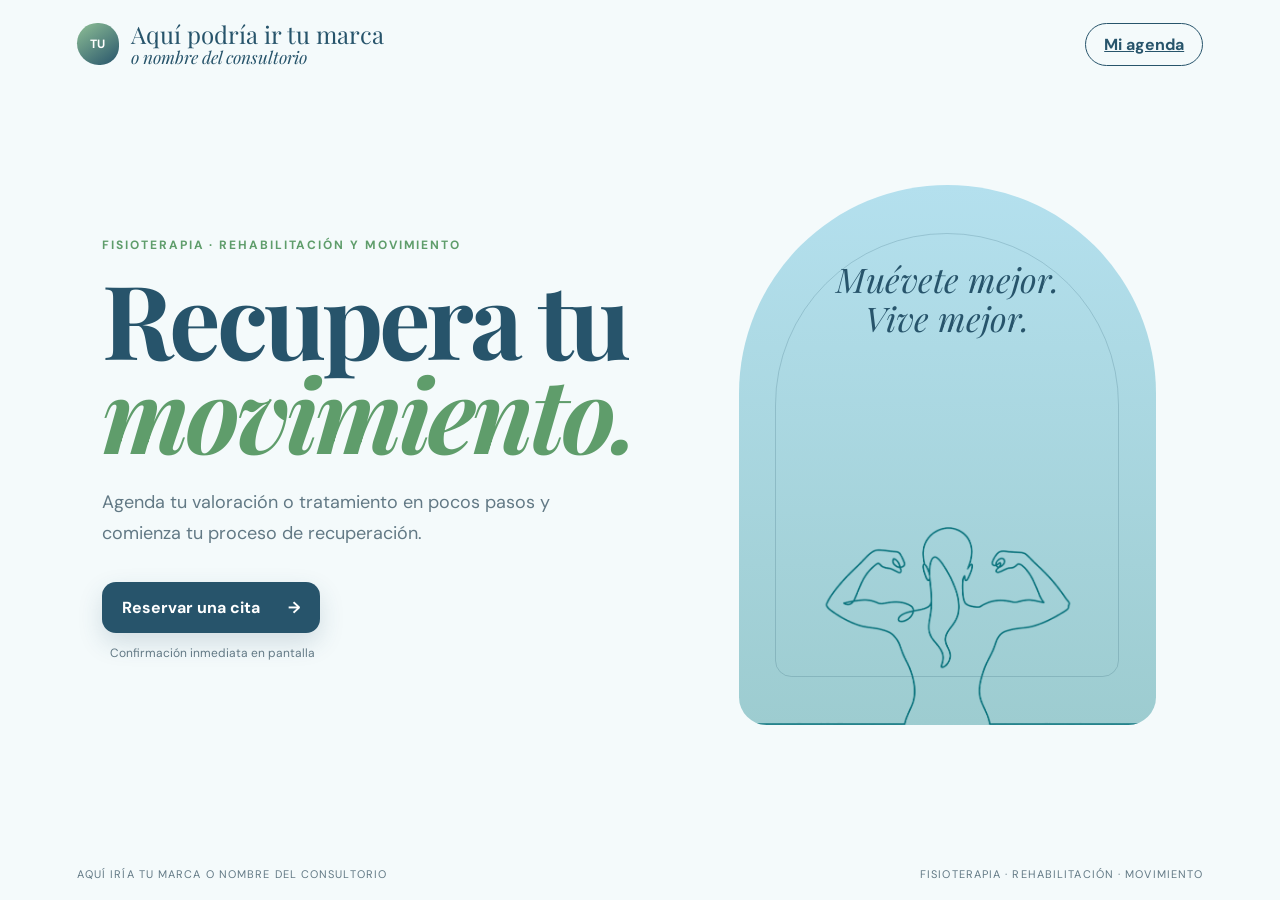
==== index.html @ fcd3867f "Crear demo de agenda para fisioterapia" ====
<!doctype html><html lang="es"><head><meta charset="utf-8"><meta name="viewport" content="width=device-width,initial-scale=1"><meta name="theme-color" content="#27546b"><title>Agenda para fisioterapia · Aquí podría ir tu nombre</title><link rel="preconnect" href="https://fonts.googleapis.com"><link rel="preconnect" href="https://fonts.gstatic.com" crossorigin><link href="https://fonts.googleapis.com/css2?family=DM+Sans:wght@400;500;600;700&family=Playfair+Display:ital,wght@0,600;1,600&display=swap" rel="stylesheet"><link rel="stylesheet" href="css/styles.css?v=fisio2"><script src="js/cloud-config.js?v=secure1"></script><script src="js/cloud-sync.js?v=secure1"></script></head>
<body><header class="site-header" id="publicHeader"><a class="brand" href="#inicio"><span class="brand-mark">TU</span><span>Aquí podría ir tu marca <em>o nombre del consultorio</em></span></a><a class="admin-link" id="adminBtn" href="#mi-agenda">Mi agenda</a></header><main>
<section class="hero" id="inicio"><div class="hero-copy"><p class="eyebrow">Fisioterapia · Rehabilitación y movimiento</p><h1>Recupera tu<br><em>movimiento.</em></h1><p class="hero-text">Agenda tu valoración o tratamiento en pocos pasos y comienza tu proceso de recuperación.</p><button class="primary-btn" id="startBookingBtn">Reservar una cita <span>→</span></button><p class="microcopy">Confirmación inmediata en pantalla</p></div><div class="hero-art" aria-hidden="true"><span class="polish polish-one"></span><span class="polish polish-two"></span><span class="sparkle">✦</span><p>Muévete mejor.<br>Vive mejor.</p></div></section>
<section class="booking view" id="bookingView" hidden><button class="text-btn" data-go-home>← Volver al inicio</button><div class="section-heading"><p class="eyebrow">Reserva en línea</p><h2>Agenda tu cita</h2><p>Elige el servicio, la fecha y el horario que prefieras.</p></div><div class="booking-layout"><div class="booking-main">
<section class="step-card" id="serviceStep"><div class="step-title"><span>1</span><div><h3>Elige tus servicios</h3><p>Puedes agregar una valoración y uno o varios tratamientos.</p></div></div><div class="service-grid" id="serviceGrid"></div><div class="selected-services" id="selectedServices" hidden><div class="selected-services-head"><strong>Servicios agregados</strong><small>Puedes quitar cualquiera si te equivocaste.</small></div><div id="selectedServiceList"></div></div></section>
<section class="step-card is-locked" id="dateStep"><div class="step-title"><span>2</span><div><h3>Fecha y hora</h3><p>Consulta los espacios disponibles.</p></div></div><div class="calendar-header"><button class="icon-btn" id="prevMonth" aria-label="Mes anterior">←</button><strong id="monthLabel"></strong><button class="icon-btn" id="nextMonth" aria-label="Mes siguiente">→</button></div><div class="weekdays"><span>L</span><span>M</span><span>M</span><span>J</span><span>V</span><span>S</span><span>D</span></div><div class="calendar" id="calendar"></div><div class="times-wrap" id="timesWrap" hidden><p class="times-title" id="selectedDateLabel"></p><div class="time-grid" id="timeGrid"></div></div></section>
<section class="step-card is-locked" id="detailsStep"><div class="step-title"><span>3</span><div><h3>Tus datos</h3><p>Los usaremos únicamente para gestionar tu cita.</p></div></div><form id="bookingForm" novalidate><div class="form-row"><label>Nombre completo<input id="clientName" autocomplete="name" required placeholder="Tu nombre"></label><label>WhatsApp<input id="clientPhone" type="tel" autocomplete="tel" inputmode="tel" required placeholder="10 dígitos"></label></div><label>Notas <span class="optional">(opcional)</span><textarea id="clientNotes" rows="3" placeholder="Cuéntanos brevemente el motivo de consulta, molestias o indicaciones médicas"></textarea></label><label class="check"><input id="policyCheck" type="checkbox" required><span>Acepto las <button class="inline-btn" id="showPoliciesBtn" type="button">políticas de cancelación</button>.</span></label><p class="form-error" id="formError"></p><button class="primary-btn full" type="submit">Confirmar cita <span>→</span></button></form></section></div>
<aside class="summary-card"><p class="eyebrow">Tu cita</p><div id="liveSummary" class="empty-summary">Selecciona un servicio para comenzar.</div></aside></div></section>
<section class="confirmation view" id="confirmationView" hidden><div class="success-mark">✓</div><p class="eyebrow">Reserva guardada</p><h2>¡Gracias por tu cita!</h2><p>Tu espacio quedó reservado. Puedes consultar nuestra ubicación desde el botón de abajo.</p><div class="confirmation-card" id="confirmationSummary"></div><button class="location-btn" id="openLocationBtn">Consultar ubicación</button><button class="text-btn centered" data-go-home>Volver al inicio</button></section>
<section class="admin view" id="adminView" hidden><div class="admin-head"><div><p class="eyebrow">Administración</p><h2>Agenda de tu negocio</h2><p>Consulta, edita o cancela tus próximas citas.</p></div><button class="text-btn" data-go-home>Cerrar agenda</button></div><div class="admin-toolbar"><label>Ver citas del día<input id="adminDate" type="date"></label><button class="secondary-btn" id="todayBtn">Hoy</button><button class="secondary-btn" id="paymentBtn">Enviar datos bancarios</button></div><div class="appointment-list" id="appointmentList"></div></section>
<section class="agenda-embedded view" id="agendaView" hidden></section>
</main><footer><span>Aquí iría tu marca o nombre del consultorio</span><span>Fisioterapia · Rehabilitación · Movimiento</span></footer>
<dialog id="policiesDialog"><button class="dialog-close" data-close-dialog>×</button><p class="eyebrow">Antes de reservar</p><h3>Políticas de cancelación</h3><ul><li>Para cancelar o reagendar, avísanos con al menos 48 horas de anticipación.</li><li>Después de 10 minutos de retraso, la cita será cancelada y el anticipo no será reembolsable.</li><li>Los anticipos no son reembolsables; avisando con al menos 48 horas de anticipación, pueden conservarse para una nueva fecha.</li><li>Una cita puede reagendarse un máximo de dos veces.</li></ul><button class="primary-btn full" data-close-dialog>Entendido</button></dialog>
<dialog id="adminAccessDialog"><button class="dialog-close" data-close-dialog>×</button><p class="eyebrow">Acceso privado</p><h3>Entrar a Mi agenda</h3><p class="dialog-copy">Escribe la clave administrativa para consultar y modificar las citas.</p><form id="adminAccessForm"><label>Clave de acceso<input id="adminAccessKey" type="password" required autocomplete="current-password" placeholder="Clave administrativa"></label><p class="form-error" id="adminAccessError"></p><button class="primary-btn full" type="submit">Entrar a Mi agenda</button></form></dialog><dialog id="appointmentDialog"><button class="dialog-close" data-close-dialog>×</button><p class="eyebrow">Editar cita</p><h3>Datos de la reservación</h3><form id="editForm"><input id="editId" type="hidden"><label>Nombre<input id="editName" required></label><label>WhatsApp<input id="editPhone" type="tel" required></label><label>Servicio<select id="editService"></select></label><div class="form-row"><label>Fecha<input id="editDate" type="date" required></label><label>Hora<select id="editTime"></select></label></div><label>Notas<textarea id="editNotes" rows="3"></textarea></label><div class="dialog-actions"><button class="danger-btn" id="cancelAppointmentBtn" type="button">Cancelar cita</button><button class="primary-btn" type="submit">Guardar cambios</button></div></form></dialog>
<dialog id="paymentDialog"><button class="dialog-close" data-close-dialog>×</button><p class="eyebrow">Transferencia</p><h3>Enviar datos bancarios</h3><p class="dialog-copy">Escribe el WhatsApp de la clienta. Los datos solo se enviarán cuando tú lo decidas.</p><form id="paymentForm"><label>Número de WhatsApp<input id="paymentPhone" type="tel" required placeholder="10 dígitos"></label><button class="whatsapp-btn full" type="submit">Enviar por WhatsApp</button></form></dialog><div class="toast" id="toast"></div>
<template id="agendaTemplate"><link rel="stylesheet" href="agenda/css/styles.css"><link rel="stylesheet" href="agenda/css/brand.css"><link rel="stylesheet" href="agenda/css/finance.css"><link rel="stylesheet" href="agenda/css/messages.css"><link rel="stylesheet" href="agenda/css/summary.css"><link rel="stylesheet" href="agenda/css/backup.css"><header class="topbar"><button class="brand embedded-back" type="button" aria-label="Volver al sitio de reservaciones"><span class="brand-logo-wrap brand-placeholder" aria-hidden="true">LOGO</span><span class="brand-name"><small>Aquí podría ir tu logotipo</small>Aquí podría ir tu nombre</span></button><div class="topbar-status"><button class="back-site-link embedded-back" type="button">Ver sitio</button><p class="private-label"><span></span> Modo demostración</p></div></header><main class="app-shell"><section class="welcome"><div><p class="eyebrow" id="todayText"></p><h1>Hola, bienvenida.</h1><p>Aquí tienes todo lo que necesitas para organizar tu día.</p></div><button class="primary-btn" id="newAppointmentBtn"><span>＋</span> Nueva cita</button></section><section class="stats" aria-label="Resumen del día"><article><span class="stat-icon blush">♡</span><div><strong id="appointmentCount">0</strong><p>Citas del día</p></div></article><article><span class="stat-icon sand">◷</span><div><strong id="nextTime">—</strong><p>Próxima cita</p></div></article><article><span class="stat-icon green">$</span><div><strong id="dayIncome">$0</strong><p>Ingresos estimados</p></div></article></section><section class="agenda-card"><div class="agenda-head"><div><p class="eyebrow">Mi agenda</p><h2 id="dateTitle"></h2></div><div class="date-controls"><button class="icon-btn" id="previousDay" aria-label="Día anterior">←</button><button class="today-btn" id="todayBtn">Hoy</button><button class="icon-btn" id="nextDay" aria-label="Día siguiente">→</button><input id="datePicker" type="date" aria-label="Elegir fecha"></div></div><div class="appointment-list" id="appointmentList"></div></section><section class="quick-actions"><button id="summaryBtn"><span>▦</span><div><strong>Ver resumen</strong><small>Consulta citas, ingresos, anticipos y saldos</small></div></button><button id="paymentBtn"><span>↗</span><div><strong>Enviar datos bancarios</strong><small>Aquí podrían ir tus datos bancarios</small></div></button><button id="policiesBtn"><span>i</span><div><strong>Ver políticas</strong><small>Consulta el texto que se envía con cada confirmación</small></div></button><button id="backupBtn"><span>↓</span><div><strong>Respaldo de citas</strong><small>Descarga o recupera la información de la agenda</small></div></button></section></main><dialog id="appointmentDialog"><button class="dialog-close" data-close-dialog aria-label="Cerrar">×</button><p class="eyebrow" id="formEyebrow">Nueva cita</p><h2 id="formTitle">Agendar cita</h2><form id="appointmentForm" novalidate><input id="appointmentId" type="hidden"><div class="form-row"><label>Nombre de la clienta<input id="clientName" required autocomplete="name" placeholder="Nombre completo"></label><label>WhatsApp<input id="clientPhone" type="tel" required inputmode="tel" autocomplete="tel" placeholder="10 dígitos"></label></div><label>Área<select id="areaSelect" required><option value="hands">Manos</option><option value="feet">Pies</option><option value="both">Manos y pies</option></select></label><div class="service-builder"><div class="service-builder-head"><b>Servicios de la cita</b><button class="secondary-btn" id="addServiceBtn" type="button">＋ Agregar servicio</button></div><div id="serviceRows"></div><small>Agrega todos los servicios que necesites. Puedes quitar cualquiera antes de guardar.</small></div><div class="form-row"><label>Fecha<input id="appointmentDate" type="date" required></label><label>Hora<select id="appointmentTime" required></select></label></div><div class="form-row"><label>Precio acordado <span>(opcional)</span><input id="appointmentPrice" type="number" min="0" step="1" inputmode="decimal" placeholder="$0"></label><label>Anticipo <span>(opcional)</span><input id="appointmentDeposit" type="number" min="0" step="1" inputmode="decimal" placeholder="$0"></label></div><label>Notas <span>(opcional)</span><textarea id="appointmentNotes" rows="3" placeholder="Diseño, color o cualquier detalle"></textarea></label><p class="form-error" id="formError"></p><div class="form-actions"><button class="danger-btn" id="deleteBtn" type="button" hidden>Cancelar cita</button><button class="primary-btn" type="submit">Guardar cita</button></div></form></dialog><dialog id="paymentDialog"><button class="dialog-close" data-close-dialog aria-label="Cerrar">×</button><p class="eyebrow">Transferencia</p><h2>Enviar datos bancarios</h2><p class="dialog-copy">Aquí podrían ir tus datos bancarios. Escribe el WhatsApp de la clienta para preparar el mensaje.</p><form id="paymentForm"><label>Número de WhatsApp<input id="paymentPhone" type="tel" required inputmode="tel" placeholder="10 dígitos"></label><button class="whatsapp-btn" type="submit">Abrir WhatsApp</button></form></dialog><dialog id="messageDialog"><button class="dialog-close" data-close-dialog aria-label="Cerrar">×</button><p class="eyebrow">WhatsApp</p><h2 id="messageDialogTitle">Mensaje para la clienta</h2><p class="dialog-copy">Elige el mensaje que deseas preparar.</p><div class="message-options"><button type="button" data-message-type="confirmation"><span>✓</span><div><strong>Confirmar cita</strong><small>Fecha, horario, servicio, ubicación y políticas</small></div></button><button type="button" data-message-type="reminder"><span>◷</span><div><strong>Enviar recordatorio</strong><small>Un mensaje breve con los datos de la cita</small></div></button><button type="button" data-message-type="cancellation"><span>×</span><div><strong>Avisar cancelación</strong><small>Notifica la cancelación e invita a reagendar</small></div></button></div></dialog><dialog id="summaryDialog" class="summary-dialog"><button class="dialog-close" data-close-dialog aria-label="Cerrar">×</button><p class="eyebrow">Actividad</p><h2>Resumen de la agenda</h2><div class="summary-tabs" role="group" aria-label="Periodo del resumen"><button type="button" class="active" data-summary-period="week">Esta semana</button><button type="button" data-summary-period="month">Este mes</button></div><p class="summary-range" id="summaryRange"></p><div class="summary-metrics"><article><small>Citas</small><strong id="summaryAppointments">0</strong></article><article><small>Ingresos</small><strong id="summaryIncome">$0</strong></article><article><small>Anticipos</small><strong id="summaryDeposits">$0</strong></article><article><small>Saldo pendiente</small><strong id="summaryBalance">$0</strong></article></div><div class="summary-list" id="summaryList"></div></dialog><dialog id="backupDialog" class="backup-dialog"><button class="dialog-close" data-close-dialog aria-label="Cerrar">×</button><p class="eyebrow">Seguridad</p><h2>Respaldo de citas</h2><p class="dialog-copy">Guarda una copia de la agenda y úsala para recuperar las citas en este u otro dispositivo.</p><div class="backup-count"><span>♡</span><div><strong id="backupAppointmentCount">0 citas guardadas</strong><small>El archivo incluye servicios, importes, anticipos y notas.</small></div></div><div class="backup-actions"><button type="button" class="primary-btn" id="exportBackupBtn">↓ Descargar respaldo</button><label class="backup-upload">↑ Restaurar respaldo<input id="importBackupInput" type="file" accept=".json,application/json"></label></div><p class="backup-note">Al restaurar, las citas del archivo se combinarán con las existentes.</p><p class="form-error" id="backupError"></p></dialog><dialog id="policiesDialog"><button class="dialog-close" data-close-dialog aria-label="Cerrar">×</button><p class="eyebrow">Aquí podría ir tu nombre</p><h2>Políticas de citas</h2><p class="dialog-copy">Buscamos cuidar el tiempo de cada clienta y brindar el mejor servicio.</p><ul><li>Para cancelar o reagendar, avísanos con al menos 48 horas de anticipación.</li><li>Después de 10 minutos de retraso, la cita será cancelada y el anticipo no será reembolsable.</li><li>Los anticipos no son reembolsables; avisando con al menos 48 horas de anticipación, pueden conservarse para una nueva fecha.</li><li>Una cita puede reagendarse un máximo de dos veces.</li></ul><button class="secondary-btn full" data-close-dialog>Entendido</button></dialog><div class="toast" id="toast" role="status"></div></template><script src="js/app.js"></script></body></html>
---- css/styles.css ----
:root{--wine:#5b2c3d;--wine2:#7a4055;--rose:#c98f99;--blush:#f5e8e8;--cream:#fbf8f3;--ink:#2f2528;--muted:#75686b;--line:#e8dcda;--white:#fff;--green:#1f8b5b;--shadow:0 18px 55px #47232f1a}*{box-sizing:border-box}html{scroll-behavior:smooth}body{margin:0;background:var(--cream);color:var(--ink);font-family:"DM Sans",sans-serif;min-height:100vh}button,input,textarea,select{font:inherit}button{cursor:pointer}button:focus-visible,input:focus-visible,textarea:focus-visible,select:focus-visible{outline:3px solid #c98f9966;outline-offset:2px}[hidden]{display:none!important}.site-header{min-height:88px;padding:14px clamp(22px,6vw,88px);display:flex;align-items:center;justify-content:space-between;gap:20px;position:relative;z-index:3}.brand{color:var(--wine);text-decoration:none;font:24px "Playfair Display",serif;display:flex;align-items:center;gap:12px}.brand>span:last-child{display:flex;flex-direction:column;line-height:1.05}.brand em{font-size:.72em;font-weight:400}.brand-mark{width:42px;height:42px;flex:0 0 42px;border-radius:50% 50% 46% 54%;display:grid;place-items:center;background:var(--wine);color:#fff;font:700 12px "DM Sans",sans-serif;letter-spacing:.04em}.admin-link,.text-btn,.inline-btn{border:0;background:none;color:var(--wine);font-weight:700}.admin-link{padding:10px 18px;border:1px solid var(--wine);border-radius:99px;white-space:nowrap}.admin-link:hover{background:var(--wine);color:#fff}
.hero{min-height:calc(100vh - 136px);padding:50px clamp(22px,8vw,120px) 80px;display:grid;grid-template-columns:1.05fr .95fr;align-items:center;gap:8vw;overflow:hidden}.eyebrow{text-transform:uppercase;letter-spacing:.16em;font-size:12px;font-weight:700;color:var(--rose);margin:0 0 18px}.hero h1,.section-heading h2,.confirmation h2,.admin h2{font-family:"Playfair Display",serif;color:var(--wine);font-size:clamp(56px,8vw,108px);line-height:.92;letter-spacing:-.04em;margin:0 0 28px}.hero h1 em{color:var(--rose)}.hero-text{font-size:18px;line-height:1.7;color:var(--muted);max-width:520px;margin-bottom:34px}.primary-btn,.secondary-btn,.whatsapp-btn,.danger-btn{border:0;border-radius:14px;padding:15px 20px;font-weight:700}.primary-btn{background:var(--wine);color:#fff;display:inline-flex;gap:28px;align-items:center;justify-content:center}.primary-btn:hover{background:var(--wine2);transform:translateY(-1px)}.full{width:100%}.microcopy{font-size:12px;color:var(--muted);margin:12px 8px}.hero-art{height:540px;max-width:510px;position:relative;display:grid;place-items:center;background:var(--blush);border-radius:240px 240px 32px 32px}.hero-art:before{content:"";position:absolute;width:82%;height:82%;border:1px solid #5b2c3d2e;border-radius:210px 210px 20px 20px}.hero-art p{font:italic 46px/1.15 "Playfair Display",serif;color:var(--wine);text-align:center;z-index:2}.polish{position:absolute;bottom:52px;width:75px;height:112px;border-radius:22px 22px 28px 28px;background:var(--wine);box-shadow:0 18px 25px #5b2c3d33}.polish:before{content:"";position:absolute;width:40px;height:50px;background:#d8b8a8;left:18px;top:-42px;border-radius:8px 8px 2px 2px}.polish-one{left:85px;transform:rotate(-11deg)}.polish-two{right:80px;background:var(--rose);transform:rotate(9deg) scale(.82)}.sparkle{position:absolute;right:50px;top:80px;color:var(--rose);font-size:38px}
.view{padding:40px clamp(20px,7vw,100px) 90px;min-height:calc(100vh - 136px)}.section-heading{max-width:720px;margin:42px 0}.section-heading h2,.confirmation h2,.admin h2{font-size:clamp(42px,6vw,70px);margin-bottom:14px}.section-heading>p:last-child,.admin-head p,.confirmation>p{color:var(--muted);line-height:1.6}.booking-layout{display:grid;grid-template-columns:minmax(0,780px) minmax(260px,360px);gap:28px;align-items:start}.booking-main{display:grid;gap:20px}.step-card,.summary-card,.confirmation-card{background:#fff;border:1px solid var(--line);border-radius:24px;padding:28px;box-shadow:var(--shadow)}.step-card.is-locked{opacity:.48;pointer-events:none}.step-title{display:flex;gap:15px;align-items:flex-start;margin-bottom:24px}.step-title>span{width:32px;height:32px;flex:0 0 32px;display:grid;place-items:center;border-radius:50%;background:var(--blush);color:var(--wine);font-weight:700}.step-title h3{margin:0 0 4px;color:var(--wine);font:25px "Playfair Display",serif}.step-title p{margin:0;color:var(--muted);font-size:13px}.service-grid{display:grid;grid-template-columns:repeat(2,1fr);gap:12px}.service-card{border:1px solid var(--line);background:var(--cream);border-radius:16px;padding:18px;text-align:left;color:var(--ink)}.service-card strong,.service-card small{display:block}.service-card small{color:var(--muted);margin-top:5px}.service-meta{display:flex;justify-content:space-between;margin-top:14px;color:var(--wine);font-weight:700;font-size:13px}.service-card.selected{border:2px solid var(--wine);background:var(--blush);padding:17px}.calendar-header{display:flex;align-items:center;justify-content:space-between;margin:10px 0 22px;color:var(--wine);text-transform:capitalize}.icon-btn{border:0;background:var(--blush);color:var(--wine);width:38px;height:38px;border-radius:50%}.weekdays,.calendar{display:grid;grid-template-columns:repeat(7,1fr);gap:6px}.weekdays{text-align:center;color:var(--muted);font-size:12px;font-weight:700;margin-bottom:6px}.day-btn{aspect-ratio:1;border:0;background:transparent;border-radius:12px;color:var(--ink)}.day-btn:not(:disabled):hover{background:var(--blush)}.day-btn.available{font-weight:700;color:var(--wine)}.day-btn.selected{background:var(--wine);color:#fff}.day-btn:disabled{color:#cfc5c6;cursor:default}.times-wrap{border-top:1px solid var(--line);margin-top:24px;padding-top:22px}.times-title{color:var(--wine);font-weight:700;text-transform:capitalize}.time-grid{display:grid;grid-template-columns:repeat(4,1fr);gap:8px}.time-btn{border:1px solid var(--line);background:var(--cream);border-radius:10px;padding:11px 5px;color:var(--wine);font-weight:600}.time-btn.selected{background:var(--wine);color:#fff}.time-empty{color:var(--muted);grid-column:1/-1}.summary-card{position:sticky;top:24px}.summary-card h4{font:24px "Playfair Display",serif;color:var(--wine);margin:0 0 20px}.summary-row{display:flex;justify-content:space-between;gap:15px;padding:13px 0;border-bottom:1px solid var(--line);font-size:14px}.summary-row span{color:var(--muted)}.summary-total{font-size:17px;font-weight:700}.empty-summary{color:var(--muted);line-height:1.6}
form{display:grid;gap:17px}label{display:grid;gap:7px;font-size:13px;font-weight:700;color:var(--wine)}input,textarea,select{width:100%;border:1px solid var(--line);border-radius:11px;padding:13px 14px;background:var(--cream);color:var(--ink)}textarea{resize:vertical}.form-row{display:grid;grid-template-columns:1fr 1fr;gap:14px}.optional{font-weight:400;color:var(--muted)}.check{grid-template-columns:auto 1fr;align-items:start;color:var(--muted);font-weight:400;line-height:1.5}.check input{width:18px;height:18px}.inline-btn{padding:0;text-decoration:underline}.form-error{color:#a13a42;font-size:13px;margin:0;min-height:18px}
.confirmation{max-width:650px;margin:auto;text-align:center;padding-top:9vh}.success-mark{margin:auto auto 20px;width:72px;height:72px;border-radius:50%;display:grid;place-items:center;background:#e2f3e9;color:var(--green);font-size:30px}.confirmation-card{margin:28px 0;text-align:left}.whatsapp-btn{background:#1e9b60;color:#fff}.centered{display:block;margin:20px auto}.admin-head{display:flex;justify-content:space-between;align-items:flex-start;gap:24px;margin:30px 0 40px}.admin-head h2{margin-top:0}.admin-toolbar{display:flex;align-items:end;gap:12px;background:#fff;border:1px solid var(--line);padding:18px;border-radius:18px;margin-bottom:22px}.admin-toolbar label{max-width:230px}.secondary-btn{background:var(--blush);color:var(--wine)}.appointment-list{display:grid;gap:12px}.appointment-item{background:#fff;border:1px solid var(--line);border-radius:18px;padding:20px;display:grid;grid-template-columns:90px 1fr auto;gap:20px;align-items:center}.appointment-time{font:23px "Playfair Display",serif;color:var(--wine)}.appointment-item h3{margin:0 0 6px;font-size:17px}.appointment-item p{margin:3px 0;color:var(--muted);font-size:13px}.status{display:inline-block;font-size:11px;text-transform:uppercase;letter-spacing:.08em;border-radius:99px;padding:5px 9px;background:#e2f3e9;color:var(--green);font-weight:700}.empty-state{background:#fff;border:1px dashed var(--line);border-radius:18px;padding:50px;text-align:center;color:var(--muted)}.danger-btn{background:#f8e1e2;color:#973943}
dialog{width:min(92vw,560px);border:0;border-radius:22px;padding:32px;color:var(--ink);box-shadow:0 35px 90px #33182147}dialog::backdrop{background:#2b1c2194;backdrop-filter:blur(3px)}dialog h3{font:30px "Playfair Display",serif;color:var(--wine);margin:0 0 20px}.dialog-close{position:absolute;right:18px;top:16px;border:0;background:var(--blush);width:34px;height:34px;border-radius:50%;font-size:22px;color:var(--wine)}dialog ul{color:var(--muted);line-height:1.6;padding-left:22px}.dialog-copy{color:var(--muted);line-height:1.6}.dialog-actions{display:flex;justify-content:space-between;gap:12px;margin-top:8px}.toast{position:fixed;bottom:22px;left:50%;transform:translate(-50%,25px);background:var(--ink);color:#fff;border-radius:99px;padding:12px 20px;font-size:13px;opacity:0;pointer-events:none;transition:.25s;z-index:20}.toast.show{opacity:1;transform:translate(-50%,0)}footer{min-height:48px;padding:15px clamp(22px,6vw,88px);display:flex;justify-content:space-between;color:var(--muted);font-size:11px;text-transform:uppercase;letter-spacing:.1em}
:root{--wine:#174a78;--wine2:#103d69;--rose:#f06f6a;--blush:#ffe1d5;--cream:#fff9f1;--ink:#253e56;--muted:#718096;--line:#eadfd8;--white:#fff;--green:#347b5d;--sand:#ffe7a3;--shadow:0 14px 38px #7d5a4612}
button:focus-visible,input:focus-visible,textarea:focus-visible,select:focus-visible{outline-color:#f06f6a66}
.brand-mark{background:linear-gradient(145deg,var(--rose),#e35e74)}
.admin-link{border-color:var(--wine);color:var(--wine)}.admin-link:hover{background:var(--wine);color:#fff}
.eyebrow,.hero h1 em{color:var(--rose)}
.primary-btn{background:var(--rose);box-shadow:0 10px 24px #f06f6a2e}.primary-btn:hover{background:#df5c58}
.hero-art{background:var(--blush)}.hero-art:before{border-color:#174a782e}.polish{background:var(--wine);box-shadow:0 18px 25px #174a7833}.polish:before{background:var(--sand)}.polish-two{background:var(--rose)}
.step-title>span{background:var(--blush);color:var(--wine)}.service-card.selected{border-color:var(--rose);background:#fff0e9}.icon-btn{background:var(--blush);color:var(--wine)}.day-btn.selected{background:var(--wine);color:#fff}.time-btn.selected{background:var(--rose);color:#fff}.secondary-btn{background:var(--blush);color:var(--wine)}
.success-mark,.status{background:#dff1e7;color:var(--green)}
dialog{box-shadow:0 35px 90px #253e5647}dialog::backdrop{background:#253e5694}
.selected-services{margin-top:18px;padding:16px;border:1px solid var(--line);border-radius:16px;background:#fff9f1}.selected-services-head{display:flex;justify-content:space-between;gap:12px;align-items:center;margin-bottom:10px;color:var(--wine)}.selected-services-head small{color:var(--muted);font-weight:400}.selected-service-item{display:flex;align-items:center;justify-content:space-between;gap:12px;padding:10px 0;border-top:1px solid var(--line)}.selected-service-item:first-child{border-top:0}.selected-service-item span{font-size:13px;color:var(--muted)}.selected-service-item button{border:0;border-radius:10px;background:#ffe1d5;color:#a64242;padding:8px 11px;font-weight:700}.service-card.selected:after{content:" ✓ Agregado";display:block;margin-top:10px;color:var(--green);font-size:12px;font-weight:700}
.location-btn{border:0;border-radius:14px;padding:15px 22px;background:var(--wine);color:#fff;font-weight:700}.location-btn:hover{background:var(--wine2);transform:translateY(-1px)}
.agenda-embedded{padding:0;min-height:100vh}.agenda-embedded iframe{display:block;width:100%;height:100vh;border:0;background:#fff9f1}
@media(max-width:900px){.hero{grid-template-columns:1fr;padding-top:30px}.hero-art{height:400px;width:100%;max-width:560px}.booking-layout{grid-template-columns:1fr}.summary-card{position:static;grid-row:1}.admin-head{display:block}.admin-head .text-btn{margin-top:12px}.appointment-item{grid-template-columns:75px 1fr}.appointment-item button{grid-column:1/-1}.admin-toolbar{flex-wrap:wrap}}@media(max-width:560px){.site-header{height:74px}.brand{font-size:20px}.brand-mark{width:36px;height:36px}.admin-link{font-size:12px;padding:8px 12px}.hero{min-height:auto}.hero h1{font-size:59px}.hero-art{height:340px}.hero-art p{font-size:36px}.polish-one{left:55px}.polish-two{right:45px}.view{padding-left:16px;padding-right:16px}.step-card,.summary-card{padding:20px}.service-grid,.form-row{grid-template-columns:1fr}.time-grid{grid-template-columns:repeat(3,1fr)}.admin-toolbar{display:grid}.admin-toolbar label{max-width:none}.appointment-item{grid-template-columns:1fr}.appointment-time{font-size:20px}.dialog-actions{flex-direction:column-reverse}footer{gap:12px;flex-direction:column}}@media(prefers-reduced-motion:reduce){html{scroll-behavior:auto}*{transition:none!important}}

/* Identidad visual para fisioterapia */
:root{--wine:#27546b;--wine2:#1d4357;--rose:#8fc096;--blush:#cbe6c7;--cream:#f4fafb;--ink:#244657;--muted:#627985;--line:#cfe2e2;--green:#5d9569;--sand:#b4e0ee;--shadow:0 16px 44px #27546b18}
button:focus-visible,input:focus-visible,textarea:focus-visible,select:focus-visible{outline-color:#9dccd088}
.brand-mark{background:linear-gradient(145deg,#8fc096,#27546b)}
.eyebrow,.hero h1 em{color:#5f9d6b}
.primary-btn{background:var(--wine);box-shadow:0 10px 24px #27546b2b}.primary-btn:hover{background:var(--wine2)}
.hero-art{background:linear-gradient(180deg,#b4e0ee 0%,#9dccd0 100%);overflow:hidden}
.hero-art:after{content:"";position:absolute;inset:40px 18px 0;background:url("../assets/figura-fisio-teal.png") center bottom/contain no-repeat;opacity:.95}
.hero-art:before{border-color:#27546b33;z-index:1}
.hero-art p{align-self:start;margin-top:75px;font-size:34px;color:var(--wine);z-index:2}
.polish,.sparkle{display:none}
.service-card.selected{border-color:var(--wine);background:#e9f5e7}
.selected-service-item button{background:#cbe6c7;color:#27546b}
.location-btn{background:var(--wine)}
---- agenda/css/styles.css ----
:root{--wine:#5b2c3d;--wine2:#744055;--rose:#c98f99;--blush:#f6e9ea;--cream:#faf7f2;--sand:#f3eadb;--ink:#30272a;--muted:#7b6f72;--line:#eadfdd;--white:#fff;--green:#47866a;--shadow:0 18px 50px #47232f12}*{box-sizing:border-box}html{scroll-behavior:smooth}body{margin:0;background:var(--cream);color:var(--ink);font-family:"DM Sans",sans-serif;min-height:100vh}button,input,select,textarea{font:inherit}button{cursor:pointer}button:focus-visible,input:focus-visible,select:focus-visible,textarea:focus-visible{outline:3px solid #c98f9966;outline-offset:2px}[hidden]{display:none!important}.topbar{height:84px;padding:0 clamp(20px,6vw,84px);background:#fff;border-bottom:1px solid var(--line);display:flex;align-items:center;justify-content:space-between}.brand{display:flex;align-items:center;gap:12px;color:var(--wine);font:24px "Playfair Display",serif;text-decoration:none}.brand em{font-weight:400}.brand-mark{width:42px;height:42px;border-radius:50%;display:grid;place-items:center;background:var(--wine);color:#fff;font-style:italic}.private-label{display:flex;align-items:center;gap:8px;color:var(--muted);font-size:12px;text-transform:uppercase;letter-spacing:.1em}.private-label span{width:8px;height:8px;border-radius:50%;background:#6ca77e;box-shadow:0 0 0 4px #e8f2eb}.app-shell{width:min(1180px,calc(100% - 40px));margin:auto;padding:54px 0 70px}.eyebrow{margin:0 0 10px;color:var(--rose);font-size:11px;font-weight:700;letter-spacing:.15em;text-transform:uppercase}.welcome{display:flex;justify-content:space-between;align-items:end;gap:25px;margin-bottom:34px}.welcome h1{margin:0;color:var(--wine);font:clamp(42px,5vw,66px)/1 "Playfair Display",serif;letter-spacing:-.03em}.welcome p:last-child{color:var(--muted);margin:12px 0 0}.primary-btn,.secondary-btn,.danger-btn,.whatsapp-btn,.today-btn{border:0;border-radius:13px;padding:14px 20px;font-weight:700}.primary-btn{background:var(--wine);color:#fff;display:inline-flex;align-items:center;justify-content:center;gap:9px}.primary-btn:hover{background:var(--wine2);transform:translateY(-1px)}.primary-btn span{font-size:19px}.stats{display:grid;grid-template-columns:repeat(3,1fr);gap:16px;margin-bottom:22px}.stats article{background:#fff;border:1px solid var(--line);border-radius:18px;padding:20px;display:flex;align-items:center;gap:15px;box-shadow:var(--shadow)}.stats strong{display:block;color:var(--wine);font:28px "Playfair Display",serif}.stats p{color:var(--muted);font-size:12px;margin:3px 0 0}.stat-icon{width:45px;height:45px;border-radius:13px;display:grid;place-items:center;color:var(--wine);font-size:20px;font-weight:700}.blush{background:var(--blush)}.sand{background:var(--sand)}.green{background:#e4f0e8;color:var(--green)}.agenda-card{background:#fff;border:1px solid var(--line);border-radius:24px;padding:28px;box-shadow:var(--shadow)}.agenda-head{display:flex;justify-content:space-between;align-items:center;gap:20px;padding-bottom:22px;border-bottom:1px solid var(--line)}.agenda-head h2{margin:0;color:var(--wine);font:30px "Playfair Display",serif;text-transform:capitalize}.date-controls{display:flex;align-items:center;gap:8px}.icon-btn,.today-btn{height:40px;border:0;background:var(--blush);color:var(--wine)}.icon-btn{width:40px;border-radius:50%}.today-btn{padding:0 16px}#datePicker{width:44px;height:40px;padding:8px;border:1px solid var(--line);background:var(--cream);color:var(--wine);border-radius:11px}.appointment-list{display:grid;gap:11px;padding-top:20px}.appointment-item{display:grid;grid-template-columns:90px 5px 1fr auto;gap:18px;align-items:center;border:1px solid var(--line);border-radius:17px;padding:17px 18px;transition:.2s}.appointment-item:hover{border-color:#d6babe;box-shadow:0 10px 25px #47232f0d}.appointment-time{color:var(--wine);font:22px "Playfair Display",serif}.appointment-time small{display:block;color:var(--muted);font:10px "DM Sans",sans-serif;margin-top:3px}.service-line{height:50px;border-radius:5px;background:var(--rose)}.appointment-info h3{margin:0 0 5px;font-size:16px}.appointment-info p{margin:2px 0;color:var(--muted);font-size:12px}.appointment-meta{display:flex;align-items:center;justify-content:flex-end;gap:9px}.price{color:var(--wine);font-weight:700;font-size:14px}.more-btn,.message-btn{border:0;border-radius:10px;padding:10px 12px;font-weight:700}.message-btn{background:#e3f3e9;color:#28744e}.more-btn{background:var(--blush);color:var(--wine)}.empty-state{text-align:center;padding:55px 20px;color:var(--muted)}.empty-state span{display:grid;place-items:center;margin:0 auto 14px;width:52px;height:52px;border-radius:50%;background:var(--blush);color:var(--wine);font-size:23px}.empty-state strong{display:block;color:var(--wine);font:22px "Playfair Display",serif;margin-bottom:6px}.quick-actions{display:grid;grid-template-columns:1fr 1fr;gap:16px;margin-top:18px}.quick-actions>button{background:#fff;border:1px solid var(--line);border-radius:18px;padding:20px;display:flex;gap:14px;align-items:center;text-align:left;color:var(--ink)}.quick-actions>button>span{width:40px;height:40px;flex:0 0 40px;border-radius:12px;background:var(--blush);display:grid;place-items:center;color:var(--wine);font-weight:700}.quick-actions strong,.quick-actions small{display:block}.quick-actions small{color:var(--muted);margin-top:4px}
dialog{width:min(94vw,620px);max-height:92vh;overflow:auto;border:0;border-radius:24px;padding:32px;color:var(--ink);box-shadow:0 35px 90px #33182147}dialog::backdrop{background:#2b1c2194;backdrop-filter:blur(3px)}dialog h2{font:34px "Playfair Display",serif;color:var(--wine);margin:0 0 24px}.dialog-close{position:absolute;right:18px;top:16px;border:0;background:var(--blush);color:var(--wine);width:35px;height:35px;border-radius:50%;font-size:22px}form{display:grid;gap:16px}.form-row{display:grid;grid-template-columns:1fr 1fr;gap:14px}label{display:grid;gap:7px;color:var(--wine);font-size:12px;font-weight:700}label span{color:var(--muted);font-weight:400}input,select,textarea{width:100%;border:1px solid var(--line);background:var(--cream);color:var(--ink);border-radius:11px;padding:13px 14px}textarea{resize:vertical}.form-actions{display:flex;justify-content:flex-end;gap:10px;margin-top:5px}.danger-btn{background:#fae5e6;color:#9c3f48}.secondary-btn{background:var(--blush);color:var(--wine)}.whatsapp-btn{background:#22975d;color:#fff}.full{width:100%}.form-error{min-height:17px;margin:0;color:#a13d47;font-size:12px}.dialog-copy,dialog li{color:var(--muted);line-height:1.6}dialog ul{padding-left:20px;margin-bottom:24px}.toast{position:fixed;bottom:24px;left:50%;transform:translate(-50%,25px);background:var(--ink);color:#fff;padding:12px 20px;border-radius:99px;font-size:13px;opacity:0;pointer-events:none;transition:.25s;z-index:20}.toast.show{opacity:1;transform:translate(-50%,0)}
@media(max-width:760px){.app-shell{width:min(100% - 28px,1180px);padding-top:34px}.welcome{align-items:flex-start;flex-direction:column}.welcome .primary-btn{width:100%}.stats{grid-template-columns:1fr}.agenda-head{align-items:flex-start;flex-direction:column}.date-controls{width:100%}.today-btn{flex:1}.appointment-item{grid-template-columns:70px 4px 1fr}.appointment-meta{grid-column:1/-1;justify-content:stretch}.appointment-meta button{flex:1}.quick-actions{grid-template-columns:1fr}}@media(max-width:500px){.topbar{height:72px;padding:0 16px}.brand{font-size:20px}.brand-mark{width:36px;height:36px}.private-label{font-size:9px}.welcome h1{font-size:45px}.agenda-card{padding:18px}.appointment-item{padding:15px 13px;gap:11px}.form-row{grid-template-columns:1fr}dialog{padding:27px 20px}.date-controls{gap:5px}.icon-btn{width:38px}#datePicker{width:42px}}@media(prefers-reduced-motion:reduce){*{transition:none!important}}

.topbar-status{display:flex;align-items:center;gap:14px}.topbar-status .private-label{margin:0}.sync-status{border:1px solid var(--line);background:var(--cream);color:var(--muted);border-radius:99px;padding:8px 12px;display:flex;align-items:center;gap:7px;font-size:11px}.sync-status span{width:8px;height:8px;border-radius:50%;background:#d49b43}.sync-status.synced span{background:#4b9a70}.sync-status.offline span{background:#9c7a82}.sync-status.pending span{background:#d16b64}.sync-status.syncing span{background:#d49b43;animation:syncPulse 1s infinite alternate}.sync-status b{font-weight:600}@keyframes syncPulse{to{opacity:.35}}@media(max-width:500px){.topbar-status .private-label{display:none}.sync-status{padding:7px 10px}}
.logout-form{display:block;margin:0}.logout-form button{border:0;background:transparent;color:#7a6170;font:600 11px/1 "DM Sans",sans-serif;cursor:pointer;padding:7px 4px}.logout-form button:hover{color:#a34e6b}@media(max-width:500px){.topbar-status{gap:8px}.logout-form button{font-size:0}.logout-form button::after{content:"Salir";font-size:11px}}
---- agenda/css/brand.css ----
/* Agenda de fisioterapia · Paleta azul, verde y celeste */
:root{
  --wine:#27546b;
  --wine2:#1d4357;
  --rose:#8fc096;
  --blush:#cbe6c7;
  --cream:#f4fafb;
  --sand:#b4e0ee;
  --ink:#244657;
  --muted:#627985;
  --line:#cfe2e2;
  --white:#fff;
  --green:#5d9569;
  --shadow:0 14px 38px #27546b14;
}
body{background:var(--cream)}
.back-site-link{color:var(--wine2);font-size:12px;font-weight:700;text-decoration:none}.back-site-link:hover{text-decoration:underline}
.service-builder{margin:16px 0;padding:14px;border:1px solid var(--line);border-radius:16px;background:var(--cream)}
.service-builder-head{display:flex;align-items:center;justify-content:space-between;gap:12px;margin-bottom:10px}
.service-builder-head .secondary-btn{padding:9px 12px;white-space:nowrap}
.service-row{display:grid;grid-template-columns:minmax(100px,.65fr) minmax(150px,1.35fr) minmax(120px,1fr) minmax(110px,.8fr) auto;gap:8px;align-items:end;padding:12px 0;border-top:1px solid var(--line)}
.service-row:first-child{border-top:0}.service-row label{margin:0}.service-row .remove-service{min-height:42px;border:0;border-radius:12px;padding:0 12px;background:#fff0e9;color:#a64242;font-weight:700;cursor:pointer}
.service-builder>small{display:block;color:var(--muted);margin-top:8px}
@media(max-width:720px){.service-row{grid-template-columns:1fr 1fr}.service-row .remove-service{grid-column:1/-1}.service-builder-head{align-items:flex-start;flex-direction:column}}
.topbar{height:94px;background:#fff;border-bottom-color:var(--line)}
.brand{gap:11px;color:var(--wine2)}
.brand-logo-wrap{width:84px;height:84px;display:grid;place-items:center;background:transparent;overflow:visible}
.brand-logo{width:84px;height:84px;object-fit:contain;display:block}
.brand-placeholder{width:58px;height:58px;border-radius:50%;background:linear-gradient(145deg,var(--rose),#e35e74);color:#fff;font:700 13px "DM Sans",sans-serif;letter-spacing:.08em;box-shadow:0 9px 22px #f06f6a33}
.brand-name{display:flex;flex-direction:column;white-space:nowrap;line-height:1.05}
.brand-name small{margin-bottom:4px;color:var(--rose);font:700 9px "DM Sans",sans-serif;letter-spacing:.08em;text-transform:uppercase}
.private-label span{background:var(--rose);box-shadow:0 0 0 4px #ffe2dc}
.eyebrow{color:#d65f5b}
.welcome h1,.stats strong,.agenda-head h2,.appointment-time,.empty-state strong,dialog h2{color:var(--wine2)}
.primary-btn{background:var(--rose);box-shadow:0 10px 24px #f06f6a2e}.primary-btn:hover{background:#df5c58}
.stats article,.agenda-card,.quick-actions>button{border-color:var(--line);box-shadow:var(--shadow)}
.stat-icon.blush{background:#ffe1d5;color:#dc625b}.stat-icon.sand{background:var(--sand);color:#815e17}.stat-icon.green{background:#dff1e7;color:#347b5d}
.icon-btn,.today-btn,.more-btn,.secondary-btn{background:#ffded0;color:var(--wine2)}
.today-btn{background:#ffd8c7}
.appointment-item:hover{border-color:#f0b2a9;box-shadow:0 8px 22px #7d5a4612}
.service-line{background:var(--rose)}
.message-btn{background:#dff1e7;color:#347b5d}
.quick-actions>button>span,.empty-state span{background:#ffe1d5;color:#d65f5b}
input,select,textarea{background:#fffdfa}
dialog::backdrop{background:#392c3180}
@media(max-width:500px){
  .topbar{height:78px}
  .brand-logo-wrap,.brand-logo{width:58px;height:58px}
  .brand-name{display:none}
}

/* Ajustes finales de la paleta fisioterapia */
.brand-placeholder{background:linear-gradient(145deg,#8fc096,#27546b);box-shadow:0 9px 22px #27546b33}
.primary-btn{background:#27546b;box-shadow:0 10px 24px #27546b2e}.primary-btn:hover{background:#1d4357}
.stat-icon.blush{background:#cbe6c7;color:#27546b}.stat-icon.sand{background:#b4e0ee;color:#27546b}.stat-icon.green{background:#dcefd9;color:#517f59}
.quick-actions>button>span,.empty-state span{background:#cbe6c7;color:#27546b}
.service-row .remove-service{background:#e8f4e6;color:#27546b}
.today-btn{background:#b4e0ee}.appointment-item:hover{border-color:#9dccd0;box-shadow:0 8px 22px #27546b12}
.message-btn{background:#dcefd9;color:#27546b}input,select,textarea{background:#f8fcfd}dialog::backdrop{background:#193d4d80}
---- agenda/css/finance.css ----
.appointment-amount {
  display: grid;
  min-width: 86px;
  text-align: right;
}

.appointment-amount small {
  margin-top: 2px;
  color: var(--muted);
  font-size: 10px;
}

@media (max-width: 760px) {
  .appointment-amount {
    min-width: 72px;
  }
}
---- agenda/css/messages.css ----
.message-options {
  display: grid;
  gap: 11px;
}

.message-options > button {
  display: flex;
  align-items: center;
  gap: 14px;
  width: 100%;
  padding: 16px;
  border: 1px solid var(--line);
  border-radius: 15px;
  background: var(--cream);
  color: var(--ink);
  text-align: left;
}

.message-options > button:hover {
  border-color: var(--rose);
  background: #fff;
}

.message-options > button > span {
  display: grid;
  flex: 0 0 42px;
  width: 42px;
  height: 42px;
  place-items: center;
  border-radius: 12px;
  background: var(--blush);
  color: var(--wine);
  font-size: 18px;
  font-weight: 700;
}

.message-options strong,
.message-options small {
  display: block;
}

.message-options small {
  margin-top: 3px;
  color: var(--muted);
}
---- agenda/css/summary.css ----
.quick-actions {
  grid-template-columns: repeat(2, 1fr);
}

.summary-dialog {
  width: min(94vw, 760px);
}

.summary-tabs {
  display: inline-flex;
  gap: 5px;
  padding: 5px;
  border-radius: 13px;
  background: var(--blush);
}

.summary-tabs button {
  padding: 9px 15px;
  border: 0;
  border-radius: 9px;
  background: transparent;
  color: var(--muted);
  font-weight: 700;
}

.summary-tabs button.active {
  background: #fff;
  color: var(--wine);
  box-shadow: 0 4px 14px #5b2c3d12;
}

.summary-range {
  margin: 15px 0;
  color: var(--muted);
  font-size: 13px;
  text-transform: capitalize;
}

.summary-metrics {
  display: grid;
  grid-template-columns: repeat(4, 1fr);
  gap: 10px;
}

.summary-metrics article {
  padding: 14px;
  border: 1px solid var(--line);
  border-radius: 14px;
  background: var(--cream);
}

.summary-metrics small,
.summary-metrics strong {
  display: block;
}

.summary-metrics small {
  color: var(--muted);
  font-size: 10px;
}

.summary-metrics strong {
  margin-top: 5px;
  color: var(--wine);
  font: 21px "Playfair Display", serif;
}

.summary-list {
  display: grid;
  gap: 8px;
  margin-top: 18px;
  padding-top: 16px;
  border-top: 1px solid var(--line);
}

.summary-entry {
  display: grid;
  grid-template-columns: 92px 1fr auto;
  gap: 12px;
  align-items: center;
  padding: 12px;
  border-radius: 12px;
  background: var(--cream);
}

.summary-entry time {
  color: var(--wine);
  font-size: 11px;
  font-weight: 700;
  text-transform: capitalize;
}

.summary-entry strong,
.summary-entry small {
  display: block;
}

.summary-entry small {
  margin-top: 3px;
  color: var(--muted);
}

.summary-entry > strong {
  color: var(--wine);
  white-space: nowrap;
}

.summary-empty {
  padding: 28px 15px;
  color: var(--muted);
  text-align: center;
}

@media (max-width: 900px) {
  .quick-actions {
    grid-template-columns: 1fr;
  }
}

@media (max-width: 620px) {
  .summary-metrics {
    grid-template-columns: 1fr 1fr;
  }

  .summary-entry {
    grid-template-columns: 76px 1fr;
  }

  .summary-entry > strong {
    grid-column: 2;
  }
}
---- agenda/css/backup.css ----
.backup-count {
  display: flex;
  align-items: center;
  gap: 14px;
  padding: 17px;
  border: 1px solid var(--line);
  border-radius: 15px;
  background: var(--cream);
}

.backup-count > span {
  display: grid;
  flex: 0 0 44px;
  width: 44px;
  height: 44px;
  place-items: center;
  border-radius: 13px;
  background: var(--blush);
  color: var(--wine);
  font-size: 20px;
}

.backup-count strong,
.backup-count small {
  display: block;
}

.backup-count small,
.backup-note {
  color: var(--muted);
}

.backup-count small {
  margin-top: 4px;
}

.backup-actions {
  display: grid;
  grid-template-columns: 1fr 1fr;
  gap: 10px;
  margin-top: 16px;
}

.backup-upload {
  display: flex;
  align-items: center;
  justify-content: center;
  border: 0;
  border-radius: 13px;
  background: var(--blush);
  color: var(--wine);
  font-size: 14px;
  font-weight: 700;
  cursor: pointer;
}

.backup-upload input {
  position: absolute;
  width: 1px;
  height: 1px;
  padding: 0;
  opacity: 0;
  pointer-events: none;
}

.backup-note {
  margin: 14px 0 0;
  font-size: 11px;
  line-height: 1.55;
}

@media (max-width: 520px) {
  .backup-actions {
    grid-template-columns: 1fr;
  }

  .backup-upload {
    min-height: 48px;
  }
}
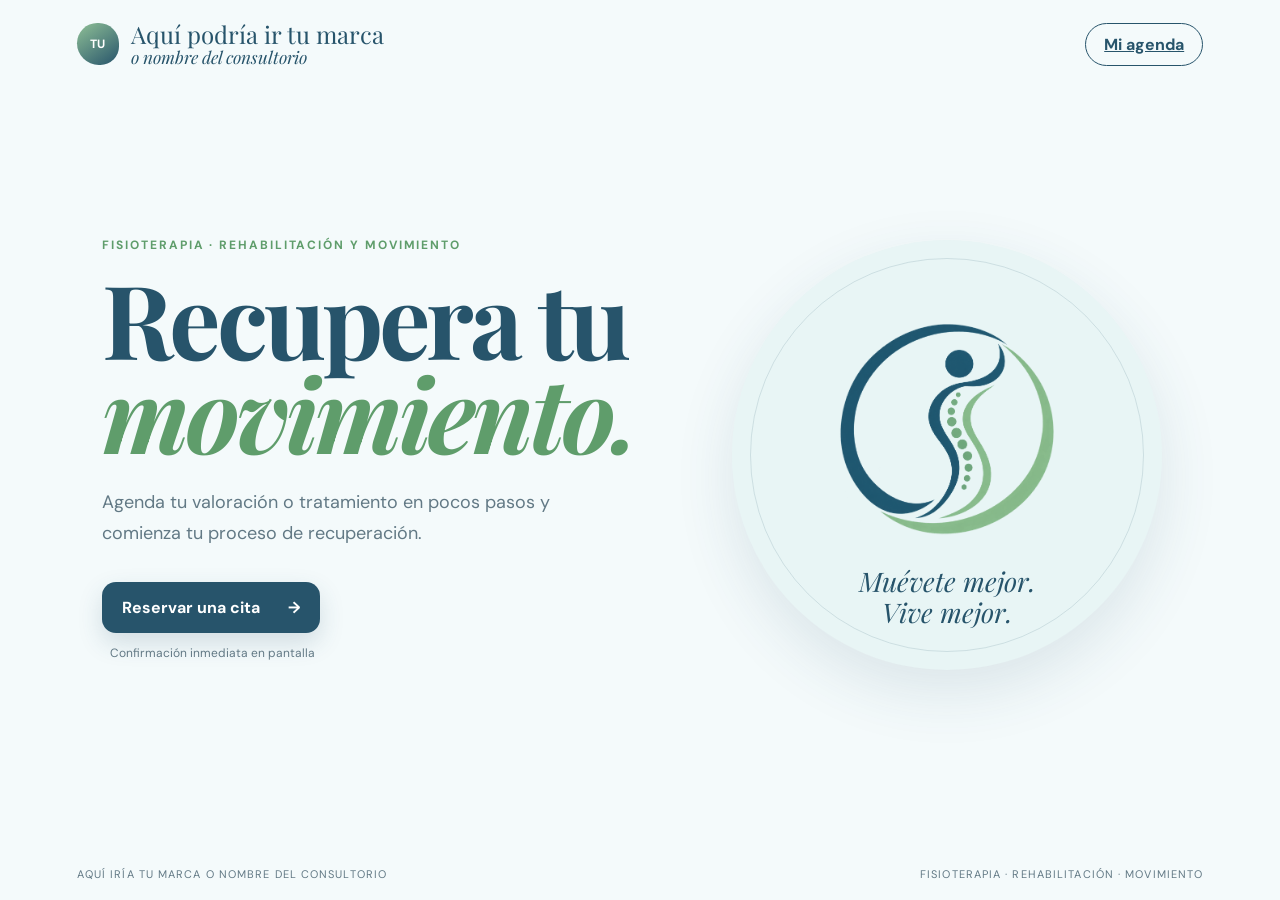
==== commit 66ce74c4: "Agregar icono de instalación para móviles" ====
--- a/index.html
+++ b/index.html
@@ -1,4 +1,4 @@
-<!doctype html><html lang="es"><head><meta charset="utf-8"><meta name="viewport" content="width=device-width,initial-scale=1"><meta name="theme-color" content="#27546b"><title>Agenda para fisioterapia · Aquí podría ir tu nombre</title><link rel="preconnect" href="https://fonts.googleapis.com"><link rel="preconnect" href="https://fonts.gstatic.com" crossorigin><link href="https://fonts.googleapis.com/css2?family=DM+Sans:wght@400;500;600;700&family=Playfair+Display:ital,wght@0,600;1,600&display=swap" rel="stylesheet"><link rel="stylesheet" href="css/styles.css?v=fisio2"><script src="js/cloud-config.js?v=secure1"></script><script src="js/cloud-sync.js?v=secure1"></script></head>
+<!doctype html><html lang="es"><head><meta charset="utf-8"><meta name="viewport" content="width=device-width,initial-scale=1"><meta name="theme-color" content="#27546b"><meta name="apple-mobile-web-app-capable" content="yes"><meta name="apple-mobile-web-app-status-bar-style" content="default"><meta name="apple-mobile-web-app-title" content="Fisioterapia"><title>Agenda para fisioterapia · Aquí podría ir tu nombre</title><link rel="apple-touch-icon" sizes="180x180" href="assets/apple-touch-icon.png"><link rel="icon" type="image/png" sizes="32x32" href="assets/favicon-32.png"><link rel="manifest" href="manifest.webmanifest"><link rel="preconnect" href="https://fonts.googleapis.com"><link rel="preconnect" href="https://fonts.gstatic.com" crossorigin><link href="https://fonts.googleapis.com/css2?family=DM+Sans:wght@400;500;600;700&family=Playfair+Display:ital,wght@0,600;1,600&display=swap" rel="stylesheet"><link rel="stylesheet" href="css/styles.css?v=fisio2"><script src="js/cloud-config.js?v=secure1"></script><script src="js/cloud-sync.js?v=secure1"></script></head>
 <body><header class="site-header" id="publicHeader"><a class="brand" href="#inicio"><span class="brand-mark">TU</span><span>Aquí podría ir tu marca <em>o nombre del consultorio</em></span></a><a class="admin-link" id="adminBtn" href="#mi-agenda">Mi agenda</a></header><main>
 <section class="hero" id="inicio"><div class="hero-copy"><p class="eyebrow">Fisioterapia · Rehabilitación y movimiento</p><h1>Recupera tu<br><em>movimiento.</em></h1><p class="hero-text">Agenda tu valoración o tratamiento en pocos pasos y comienza tu proceso de recuperación.</p><button class="primary-btn" id="startBookingBtn">Reservar una cita <span>→</span></button><p class="microcopy">Confirmación inmediata en pantalla</p></div><div class="hero-art" aria-hidden="true"><span class="polish polish-one"></span><span class="polish polish-two"></span><span class="sparkle">✦</span><p>Muévete mejor.<br>Vive mejor.</p></div></section>
 <section class="booking view" id="bookingView" hidden><button class="text-btn" data-go-home>← Volver al inicio</button><div class="section-heading"><p class="eyebrow">Reserva en línea</p><h2>Agenda tu cita</h2><p>Elige el servicio, la fecha y el horario que prefieras.</p></div><div class="booking-layout"><div class="booking-main">
--- a/css/styles.css
+++ b/css/styles.css
@@ -25,11 +25,12 @@
 .brand-mark{background:linear-gradient(145deg,#8fc096,#27546b)}
 .eyebrow,.hero h1 em{color:#5f9d6b}
 .primary-btn{background:var(--wine);box-shadow:0 10px 24px #27546b2b}.primary-btn:hover{background:var(--wine2)}
-.hero-art{background:linear-gradient(180deg,#b4e0ee 0%,#9dccd0 100%);overflow:hidden}
-.hero-art:after{content:"";position:absolute;inset:40px 18px 0;background:url("../assets/figura-fisio-teal.png") center bottom/contain no-repeat;opacity:.95}
-.hero-art:before{border-color:#27546b33;z-index:1}
-.hero-art p{align-self:start;margin-top:75px;font-size:34px;color:var(--wine);z-index:2}
+.hero-art{height:430px;max-width:430px;aspect-ratio:1;border-radius:50%;background:#e8f5f5;overflow:hidden;justify-self:center;box-shadow:0 22px 60px #27546b1f}
+.hero-art:after{content:"";position:absolute;inset:58px 74px 118px;background:url("../assets/logo-fisioterapia.png") center/contain no-repeat;opacity:1}
+.hero-art:before{inset:18px;width:auto;height:auto;border-color:#27546b24;border-radius:50%;z-index:1}
+.hero-art p{position:absolute;left:30px;right:30px;bottom:42px;margin:0;font-size:27px;color:var(--wine);z-index:2}
 .polish,.sparkle{display:none}
 .service-card.selected{border-color:var(--wine);background:#e9f5e7}
 .selected-service-item button{background:#cbe6c7;color:#27546b}
 .location-btn{background:var(--wine)}
+@media(max-width:560px){.hero-art{height:auto;max-width:330px;width:100%}.hero-art:after{inset:45px 58px 96px}.hero-art p{bottom:32px;font-size:23px}}
